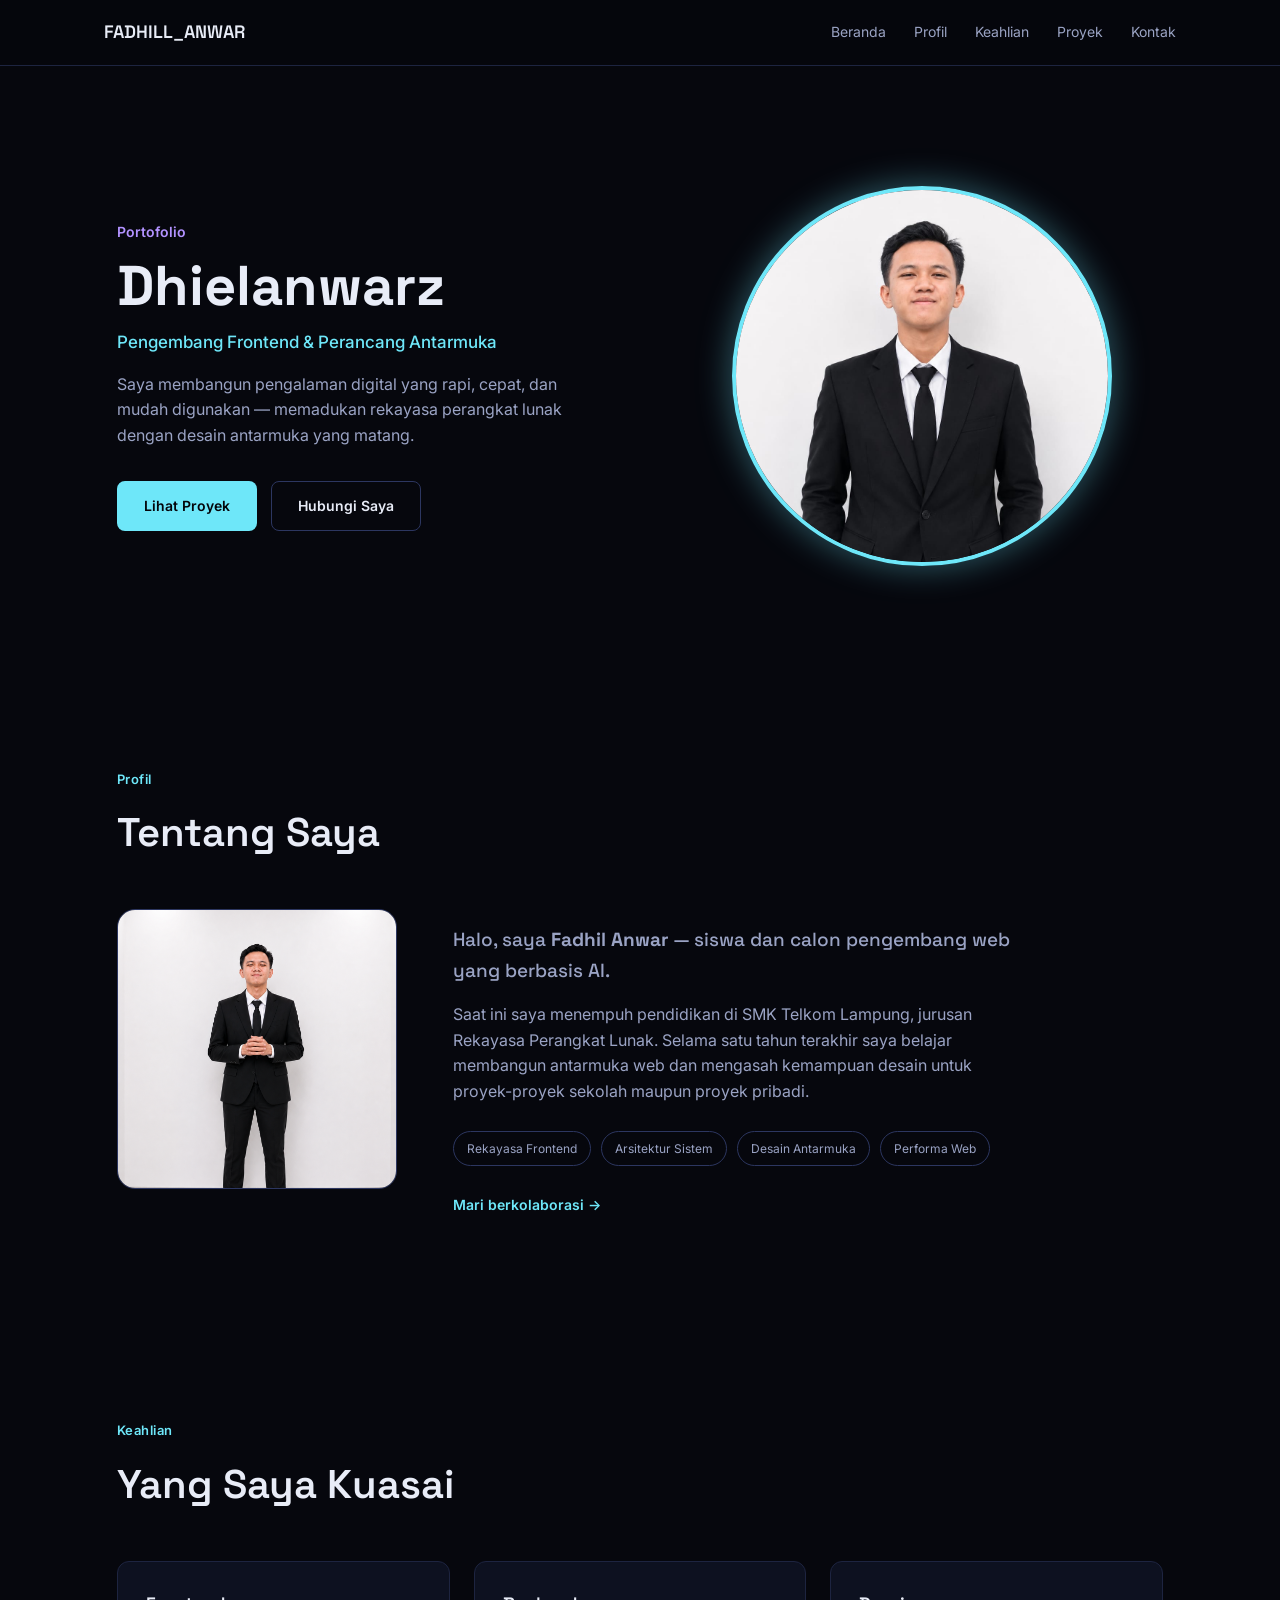
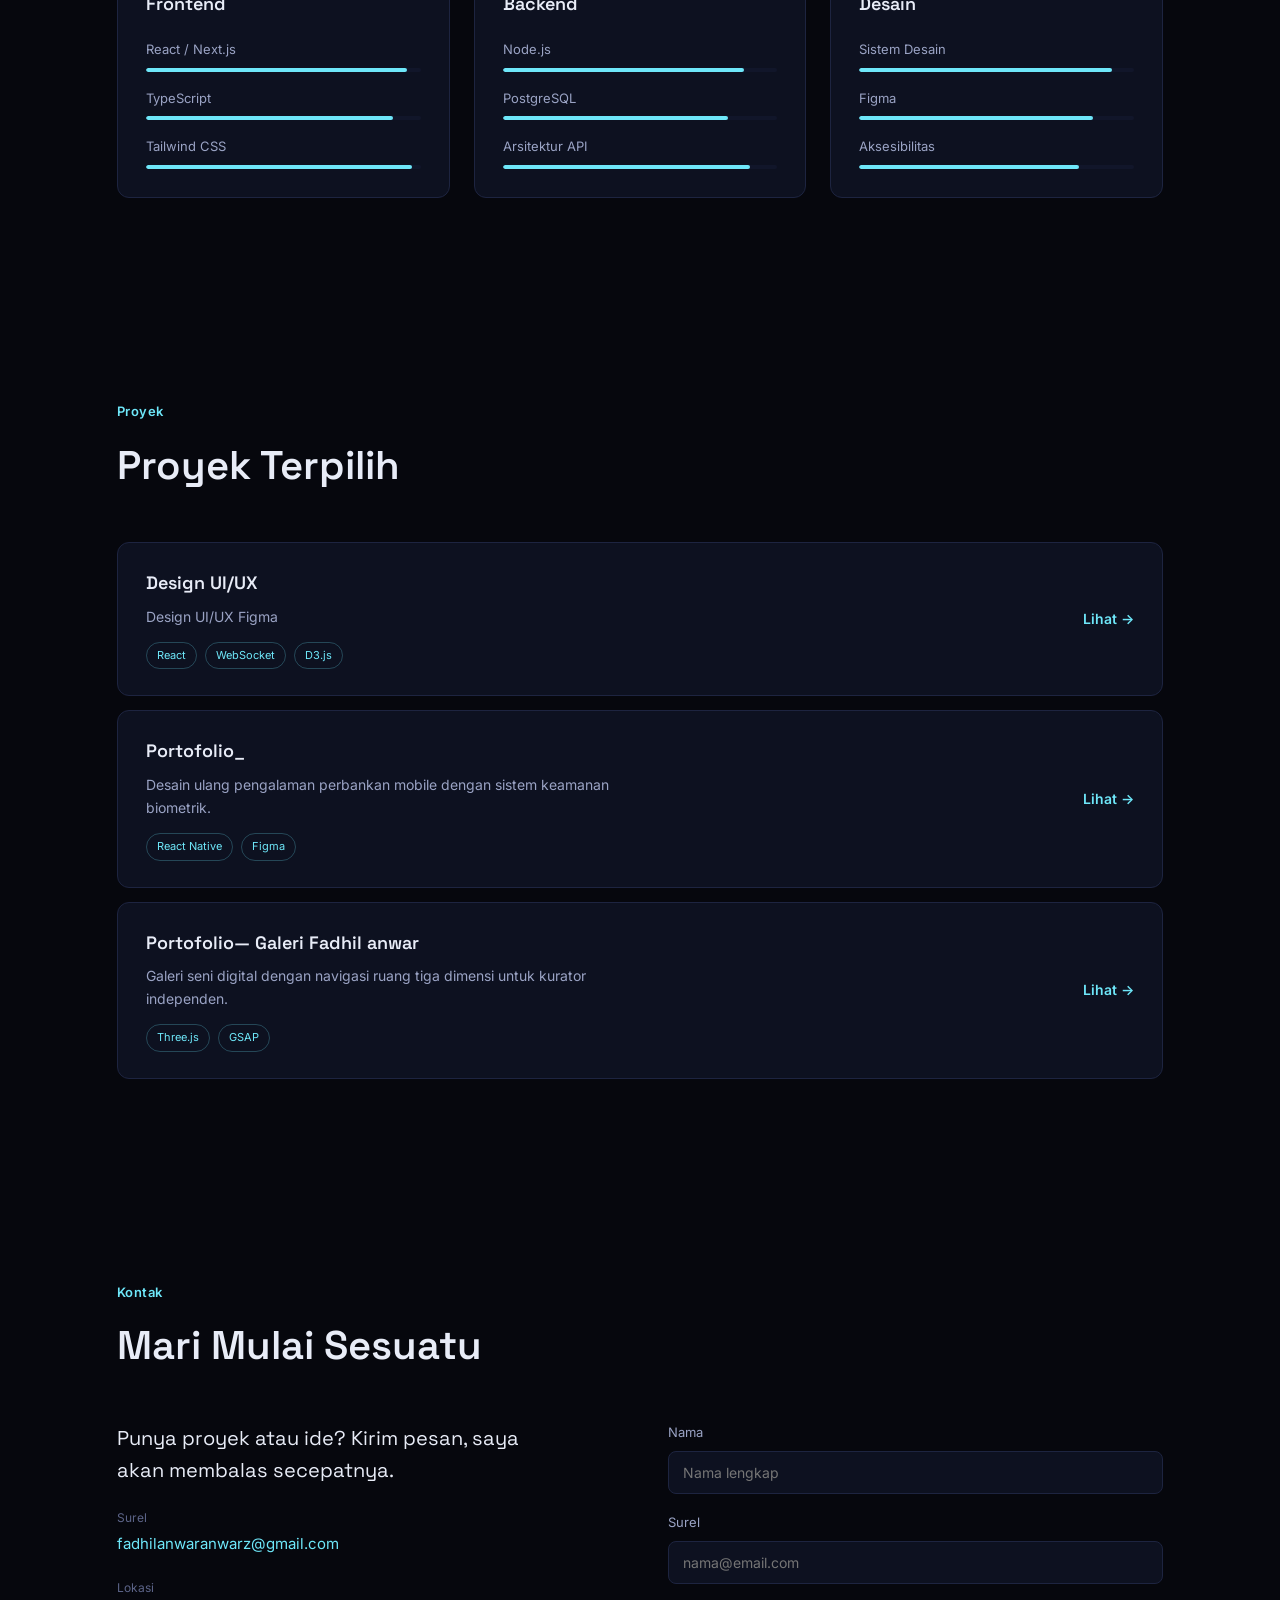
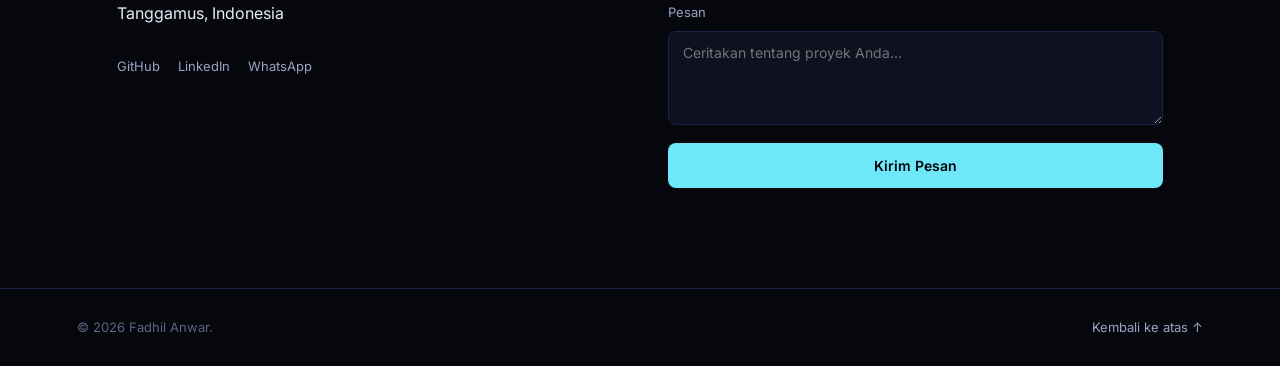
==== index.html @ 871d9e15 "Add files via upload" ====
<!DOCTYPE html>
<html lang="id">
<head>
<meta charset="UTF-8">
<meta name="viewport" content="width=device-width, initial-scale=1.0">
<title>Fadhil Anwar — Portofolio</title>
<link rel="preconnect" href="https://fonts.googleapis.com">
<link href="https://fonts.googleapis.com/css2?family=Space+Grotesk:wght@500;600;700&family=Inter:wght@400;500;600&display=swap" rel="stylesheet">
<link rel="stylesheet" href="style.css">
</head>
<body>

<header class="navbar" id="navbar">
  <div class="nav-inner">
    <a href="#home" class="nav-logo">FADHILL_ANWAR</a>
    <nav class="nav-links" id="navLinks">
      <a href="#home" class="nav-link">Beranda</a>
      <a href="#about" class="nav-link">Profil</a>
      <a href="#skills" class="nav-link">Keahlian</a>
      <a href="#projects" class="nav-link">Proyek</a>
      <a href="#contact" class="nav-link">Kontak</a>
    </nav>
    <button class="nav-toggle" id="navToggle" aria-label="Buka menu">
      <span></span><span></span><span></span>
    </button>
  </div>
</header>

<section class="hero" id="home">
    <div class="hero-inner">

        <div class="hero-left">
            <p class="hero-eyebrow">Portofolio</p>

            <h1 class="hero-title">Dhielanwarz</h1>

            <p class="hero-role">
                Pengembang Frontend & Perancang Antarmuka
            </p>

            <p class="hero-desc">
                Saya membangun pengalaman digital yang rapi, cepat, dan mudah digunakan —
                memadukan rekayasa perangkat lunak dengan desain antarmuka yang matang.
            </p>

            <div class="hero-actions">
                <a href="#projects" class="btn btn-primary">Lihat Proyek</a>
                <a href="#contact" class="btn btn-ghost">Hubungi Saya</a>
            </div>
        </div>

        <div class="hero-right">
            <div class="hero-photo">
                <img src="foto jas.jpeg" alt="Foto Fadhil">
            </div>
        </div>

    </div>
</section>

<section class="about" id="about">
  <div class="section-head">
    <span class="section-idx">Profil</span>
    <h2>Tentang Saya</h2>
  </div>
  <div class="about-grid">
    <div class="about-visual">
      <div class="photo-frame">
        <img class="id-photo" src="ChatGPT Image 23 Jul 2026, 08.46.31.png" alt="Foto profil Fadhil Anwar"
             onerror="this.style.display='none'; this.nextElementSibling.style.display='flex';">
        <div class="id-photo-fallback"><span>FA</span></div>
      </div>
    </div>
    <div class="about-content">
      <p class="about-lead">
        Halo, saya <strong>Fadhil Anwar</strong> — siswa dan calon pengembang web
        yang berbasis AI.
      </p>
      <p>
        Saat ini saya menempuh pendidikan di SMK Telkom Lampung, jurusan Rekayasa
        Perangkat Lunak. Selama satu tahun terakhir saya belajar membangun
        antarmuka web dan mengasah kemampuan desain untuk proyek-proyek sekolah
        maupun proyek pribadi.
      </p>
      <div class="about-tags">
        <span class="tag">Rekayasa Frontend</span>
        <span class="tag">Arsitektur Sistem</span>
        <span class="tag">Desain Antarmuka</span>
        <span class="tag">Performa Web</span>
      </div>
      <a href="#contact" class="text-link">Mari berkolaborasi →</a>
    </div>
  </div>
</section>

<section class="skills" id="skills">
  <div class="section-head">
    <span class="section-idx">Keahlian</span>
    <h2>Yang Saya Kuasai</h2>
  </div>
  <div class="skills-grid">

    <div class="skill-block">
      <h3>Frontend</h3>
      <ul class="skill-list">
        <li><span>React / Next.js</span><div class="bar"><i style="width:95%"></i></div></li>
        <li><span>TypeScript</span><div class="bar"><i style="width:90%"></i></div></li>
        <li><span>Tailwind CSS</span><div class="bar"><i style="width:97%"></i></div></li>
      </ul>
    </div>

    <div class="skill-block">
      <h3>Backend</h3>
      <ul class="skill-list">
        <li><span>Node.js</span><div class="bar"><i style="width:88%"></i></div></li>
        <li><span>PostgreSQL</span><div class="bar"><i style="width:82%"></i></div></li>
        <li><span>Arsitektur API</span><div class="bar"><i style="width:90%"></i></div></li>
      </ul>
    </div>

    <div class="skill-block">
      <h3>Desain</h3>
      <ul class="skill-list">
        <li><span>Sistem Desain</span><div class="bar"><i style="width:92%"></i></div></li>
        <li><span>Figma</span><div class="bar"><i style="width:85%"></i></div></li>
        <li><span>Aksesibilitas</span><div class="bar"><i style="width:80%"></i></div></li>
      </ul>
    </div>

  </div>
</section>

<section class="projects" id="projects">
  <div class="section-head">
    <span class="section-idx">Proyek</span>
    <h2>Proyek Terpilih</h2>
  </div>
  <div class="projects-list">

    <article class="project-card">
      <div class="project-info">
        <h3>Design UI/UX</h3>
        <p>Design UI/UX Figma</p>
      
        <div class="project-tags"><span>React</span><span>WebSocket</span><span>D3.js</span></div>
      </div>
      <a href="https://fadhilanwaranwarz-hue.github.io/UKK_LVL/
        " class="project-link">Lihat →</a>
    </article>

    <article class="project-card">
      <div class="project-info">
        <h3>Portofolio_</h3>
        <p>Desain ulang pengalaman perbankan mobile dengan sistem keamanan biometrik.</p>
        <div class="project-tags"><span>React Native</span><span>Figma</span></div>
      </div>
      <a href=" https://fadhilanwaranwarz-hue.github.io/porto_folio2/" class="project-link">Lihat →</a>
    </article>

    <article class="project-card">
      <div class="project-info">
        <h3>Portofolio— Galeri Fadhil anwar</h3>
        <p>Galeri seni digital dengan navigasi ruang tiga dimensi untuk kurator independen.</p>
        <div class="project-tags"><span>Three.js</span><span>GSAP</span></div>
      </div>
      <a href=" https://fadhilanwaranwarz-hue.github.io/UKK_lvl2/" class="project-link">Lihat →</a>
    </article>

  </div>
</section>

<section class="contact" id="contact">
  <div class="contact-inner">
    <div class="section-head">
      <span class="section-idx">Kontak</span>
      <h2>Mari Mulai Sesuatu</h2>
    </div>
    <div class="contact-grid">
      <div class="contact-info">
        <p class="contact-lead">Punya proyek atau ide? Kirim pesan, saya akan membalas secepatnya.</p>
        <div class="contact-detail">
          <span class="cd-label">Surel</span>
          <a href="mailto:fadhilanwaranwarz@gmail.com">fadhilanwaranwarz@gmail.com</a>
        </div>
        <div class="contact-detail">
          <span class="cd-label">Lokasi</span>
          <span>Tanggamus, Indonesia</span>
        </div>
        <div class="contact-socials">
          <a href="https://github.com/fadhilanwaranwarz-hue">GitHub</a>
          <a href="#">LinkedIn</a>
          <a href="+62895359874455">WhatsApp</a>
        </div>
      </div>
      <form class="contact-form" id="contactForm">
        <div class="form-row">
          <label for="name">Nama</label>
          <input type="text" id="name" name="name" placeholder="Nama lengkap" required>
        </div>
        <div class="form-row">
          <label for="email">Surel</label>
          <input type="email" id="email" name="email" placeholder="nama@email.com" required>
        </div>
        <div class="form-row">
          <label for="message">Pesan</label>
          <textarea id="message" name="message" rows="4" placeholder="Ceritakan tentang proyek Anda..." required></textarea>
        </div>
        <button type="submit" class="btn btn-primary btn-block">
          <span id="submitLabel">Kirim Pesan</span>
        </button>
      </form>
    </div>
  </div>
</section>

<footer class="footer">
  <span>© <span id="year"></span> Fadhil Anwar.</span>
  <a href="#home" class="back-top">Kembali ke atas ↑</a>
</footer>

<script src="script.js"></script>
</body>
</html>
---- style.css ----
/* ============================================
   TOKENS (warna dipertahankan sama)
============================================ */
:root {
  --bg: #06070d;
  --surface: #0d1120;
  --surface-2: #11162a;
  --border: #1d2440;
  --border-bright: #2c3660;

  --cyan: #6ee7f9;
  --violet: #b292ff;

  --text: #e8ecf7;
  --text-dim: #9aa3c4;
  --text-mute: #5c6488;

  --font-display: 'Space Grotesk', sans-serif;
  --font-body: 'Inter', sans-serif;

  --radius: 12px;
}

* { margin: 0; padding: 0; box-sizing: border-box; }
html { scroll-behavior: smooth; }

body {
  background: var(--bg);
  color: var(--text);
  font-family: var(--font-body);
  line-height: 1.6;
}

::selection { background: var(--cyan); color: var(--bg); }
a { color: inherit; text-decoration: none; }
ul { list-style: none; }
:focus-visible { outline: 2px solid var(--cyan); outline-offset: 3px; }

section { padding: 100px clamp(24px, 6vw, 96px); max-width: 1200px; margin: 0 auto; }

.section-head { margin-bottom: 44px; }
.section-idx { font-size: 13px; font-weight: 600; color: var(--cyan); letter-spacing: .04em; }
.section-head h2 {
  font-family: var(--font-display);
  font-size: clamp(28px, 3.5vw, 40px);
  font-weight: 600;
  margin-top: 10px;
}

.btn {
  display: inline-block;
  position: relative;
  overflow: hidden;
  padding: 13px 26px;
  font-family: var(--font-body);
  font-size: 14px;
  font-weight: 600;
  border-radius: 8px;
  cursor: pointer;
  border: 1px solid transparent;
  transition: opacity .2s, border-color .2s, transform .15s ease;
}
.btn-primary { background: var(--cyan); color: #04050a; }
.btn-primary:hover { opacity: .88; }
.btn-ghost { border-color: var(--border-bright); color: var(--text); }
.btn-ghost:hover { border-color: var(--cyan); color: var(--cyan); }
.btn-block { width: 100%; text-align: center; }
.btn:active { transform: scale(0.96); }

/* efek ripple saat diklik */
.ripple {
  position: absolute;
  border-radius: 50%;
  background: rgba(255,255,255,.5);
  transform: scale(0);
  animation: ripple-anim .6s ease-out;
  pointer-events: none;
}
.btn-ghost .ripple { background: rgba(110,231,249,.35); }
@keyframes ripple-anim {
  to { transform: scale(2.6); opacity: 0; }
}

/* NAVBAR */
.navbar {
  position: sticky; top: 0; z-index: 100;
  background: rgba(6,7,13,.9);
  backdrop-filter: blur(10px);
  border-bottom: 1px solid var(--border);
}
.nav-inner {
  max-width: 1200px; margin: 0 auto;
  padding: 18px clamp(24px, 6vw, 64px);
  display: flex; align-items: center; justify-content: space-between;
}
.nav-logo { font-family: var(--font-display); font-weight: 600; font-size: 18px; }
.nav-links { display: flex; gap: 28px; }
.nav-link { font-size: 14px; color: var(--text-dim); transition: color .2s, transform .15s ease; display: inline-block; }
.nav-link:hover { color: var(--cyan); }
.nav-link:active { transform: scale(0.94); }
.nav-toggle { display: none; flex-direction: column; gap: 5px; background: none; border: none; cursor: pointer; padding: 6px; }
.nav-toggle span { width: 22px; height: 2px; background: var(--text); }

/* HERO */
.hero { padding-top: 120px; padding-bottom: 100px; text-align: left; }
.hero-eyebrow { font-size: 14px; font-weight: 600; color: var(--violet); margin-bottom: 12px; }
.hero-title {
  font-family: var(--font-display);
  font-size: clamp(36px, 6vw, 56px);
  font-weight: 700;
  line-height: 1.1;
}
.hero-role { font-size: 17px; color: var(--cyan); margin-top: 12px; font-weight: 500; }
.hero-desc { margin-top: 16px; max-width: 540px; color: var(--text-dim); }
.hero-actions { display: flex; gap: 14px; margin-top: 32px; flex-wrap: wrap; }

.hero-inner{
    display:flex;
    align-items:center;
    justify-content:space-between;
    gap:80px;
}

.hero-left{
    flex:1;
}

.hero-right{
    flex:1;
    display:flex;
    justify-content:center;
}

.hero-photo{
    width:380px;
    height:380px;
    border-radius:50%;
    overflow:hidden;
    border:4px solid var(--cyan);
    box-shadow:0 0 35px rgba(110,231,249,.4);
    animation:float 4s ease-in-out infinite;
}

.hero-photo img{
    width:100%;
    height:100%;
    object-fit:cover;
}

@keyframes float{
    0%,100%{
        transform:translateY(0);
    }
    50%{
        transform:translateY(-15px);
    }
}
/* ABOUT */
.about-grid { display: grid; grid-template-columns: 280px 1fr; gap: 56px; align-items: start; }
.photo-frame {
  width: 100%; aspect-ratio: 1;
  border-radius: 18px;
  border: 1px solid var(--border-bright);
  overflow: hidden;
  position: relative;
  background: var(--surface);
}
.id-photo { position: absolute; inset: 0; width: 100%; height: 100%; object-fit: cover; }
.id-photo-fallback {
  display: none; align-items: center; justify-content: center;
  width: 100%; height: 100%;
  font-family: var(--font-display); font-weight: 700; font-size: 42px;
}
.id-photo-fallback span { color: var(--cyan); }

.about-lead { font-size: 19px; font-family: var(--font-display); font-weight: 500; }
.about-content p { color: var(--text-dim); margin-top: 16px; max-width: 560px; }
.about-tags { display: flex; flex-wrap: wrap; gap: 10px; margin-top: 26px; }
.tag { font-size: 12px; padding: 7px 13px; border-radius: 999px; border: 1px solid var(--border-bright); color: var(--text-dim); transition: transform .15s ease, border-color .2s; cursor: default; }
.tag:active { transform: scale(0.94); }
.text-link { display: inline-block; margin-top: 28px; color: var(--cyan); font-weight: 600; font-size: 14px; transition: transform .15s ease; }
.text-link:active { transform: scale(0.95); }

/* SKILLS */
.skills-grid { display: grid; grid-template-columns: repeat(3, 1fr); gap: 24px; }
.skill-block {
  background: var(--surface);
  border: 1px solid var(--border);
  border-radius: var(--radius);
  padding: 28px;
}
.skill-block h3 { font-family: var(--font-display); font-size: 18px; font-weight: 600; margin-bottom: 20px; }
.skill-list li { display: flex; flex-direction: column; gap: 8px; margin-bottom: 16px; }
.skill-list li:last-child { margin-bottom: 0; }
.skill-list li span { font-size: 13px; color: var(--text-dim); }
.bar { height: 4px; background: var(--surface-2); border-radius: 999px; overflow: hidden; }
.bar i { display: block; height: 100%; background: var(--cyan); border-radius: 999px; }

/* PROJECTS */
.projects-list { display: flex; flex-direction: column; gap: 14px; }
.project-card {
  background: var(--surface);
  border: 1px solid var(--border);
  border-radius: var(--radius);
  padding: 26px 28px;
  display: flex; align-items: center; justify-content: space-between; gap: 24px;
  transition: border-color .2s, transform .15s ease;
  cursor: pointer;
}
.project-card:hover { border-color: var(--border-bright); }
.project-card:active { transform: scale(0.98); }
.project-info h3 { font-family: var(--font-display); font-size: 18px; font-weight: 600; margin-bottom: 8px; }
.project-info p { color: var(--text-dim); font-size: 14px; max-width: 520px; }
.project-tags { display: flex; gap: 8px; margin-top: 14px; flex-wrap: wrap; }
.project-tags span { font-size: 11px; color: var(--cyan); border: 1px solid rgba(110,231,249,.25); padding: 4px 10px; border-radius: 999px; }
.project-link { font-size: 14px; font-weight: 600; color: var(--cyan); white-space: nowrap; }

/* CONTACT */
.contact-grid { display: grid; grid-template-columns: 1fr 1fr; gap: 56px; }
.contact-lead { font-family: var(--font-display); font-size: 20px; max-width: 420px; }
.contact-detail { margin-top: 22px; display: flex; flex-direction: column; gap: 4px; }
.cd-label { font-size: 12px; color: var(--text-mute); }
.contact-detail a { color: var(--cyan); font-size: 15px; }
.contact-socials { display: flex; gap: 18px; margin-top: 30px; flex-wrap: wrap; }
.contact-socials a { font-size: 13px; color: var(--text-dim); }
.contact-socials a:hover { color: var(--cyan); }

.contact-form { display: flex; flex-direction: column; gap: 18px; }
.form-row { display: flex; flex-direction: column; gap: 8px; }
.form-row label { font-size: 13px; color: var(--text-dim); }
.form-row input, .form-row textarea {
  background: var(--surface);
  border: 1px solid var(--border);
  border-radius: 8px;
  padding: 12px 14px;
  color: var(--text);
  font-family: var(--font-body);
  font-size: 14px;
  resize: vertical;
}
.form-row input:focus, .form-row textarea:focus { border-color: var(--cyan); outline: none; }

/* FOOTER */
.footer {
  padding: 28px clamp(24px, 6vw, 96px);
  display: flex; justify-content: space-between; align-items: center;
  border-top: 1px solid var(--border);
  font-size: 13px; color: var(--text-mute);
  flex-wrap: wrap; gap: 12px;
}
.back-top { color: var(--text-dim); }
.back-top:hover { color: var(--cyan); }

/* RESPONSIVE */
@media (max-width: 900px) {
  .about-grid, .contact-grid { grid-template-columns: 1fr; gap: 32px; }
  .photo-frame { max-width: 220px; }
  .skills-grid { grid-template-columns: 1fr; }
  .project-card { flex-direction: column; align-items: flex-start; }
}
@media (max-width: 700px) {
  .nav-links { display: none; position: fixed; top: 60px; left: 0; right: 0; background: var(--bg); border-bottom: 1px solid var(--border); flex-direction: column; padding: 16px 24px; gap: 4px; }
  .nav-links.open { display: flex; }
  .nav-link { padding: 12px 0; border-bottom: 1px solid var(--border); }
  .nav-toggle { display: flex; }
}

@media (max-width:900px){

.hero-inner{
    flex-direction:column-reverse;
    text-align:center;
}

.hero-desc{
    margin:auto;
}

.hero-actions{
    justify-content:center;
}

.hero-photo{
    width:260px;
    height:260px;
}
}
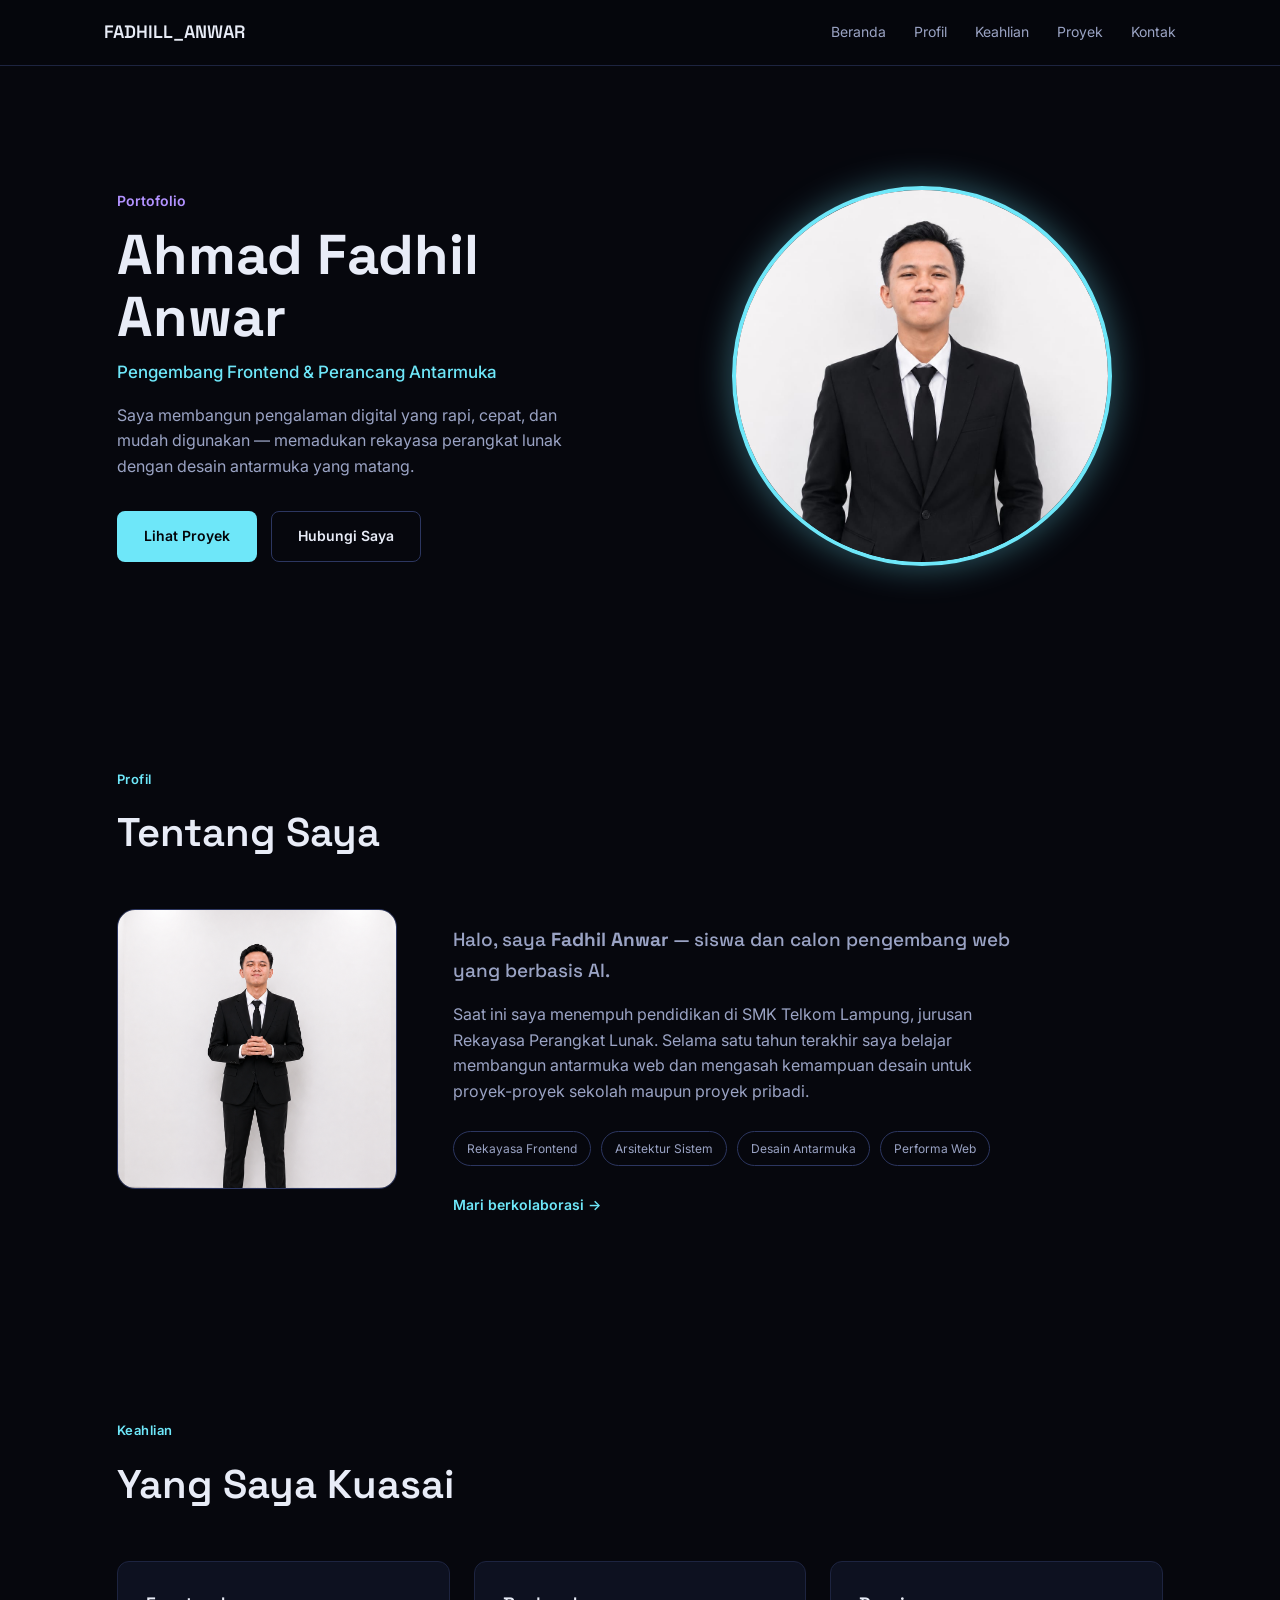
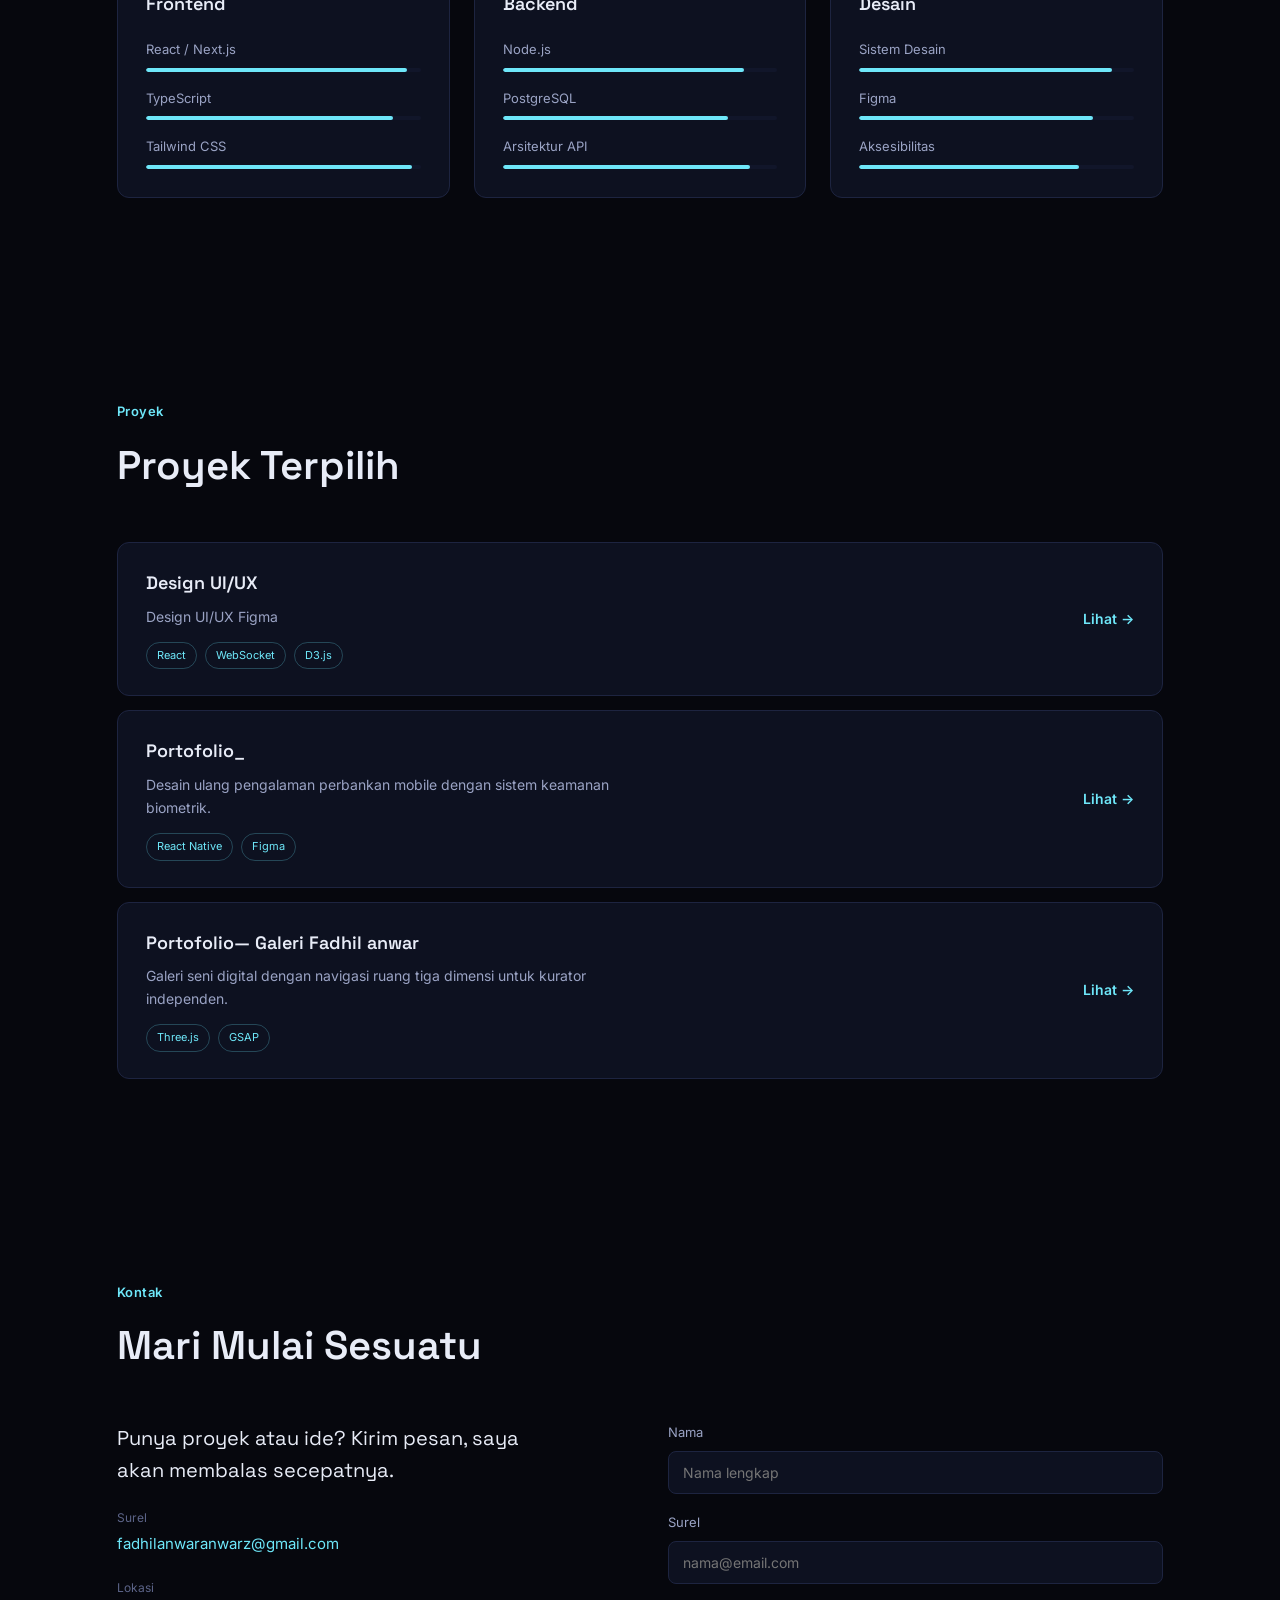
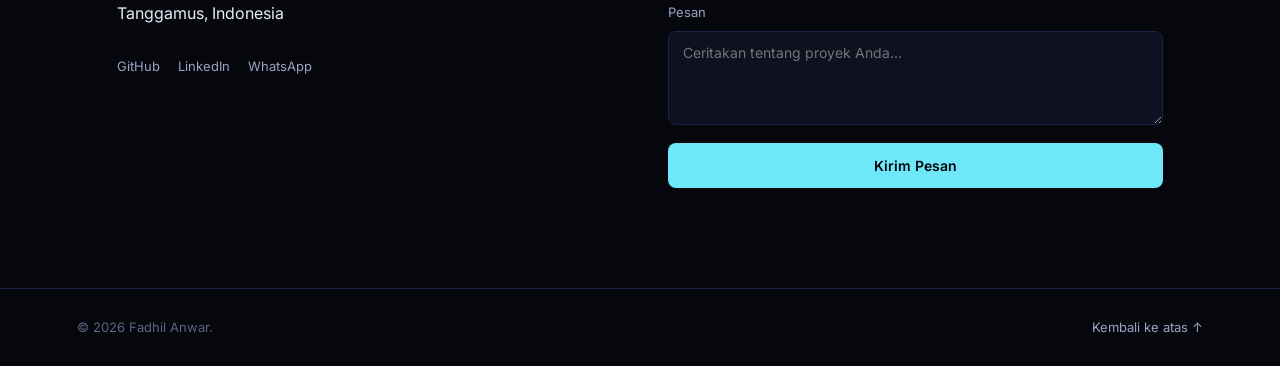
==== commit 558dec32: "Update index.html" ====
--- a/index.html
+++ b/index.html
@@ -1,13 +1,34 @@
 <!DOCTYPE html>
 <html lang="id">
+
 <head>
-<meta charset="UTF-8">
-<meta name="viewport" content="width=device-width, initial-scale=1.0">
-<title>Fadhil Anwar — Portofolio</title>
-<link rel="preconnect" href="https://fonts.googleapis.com">
-<link href="https://fonts.googleapis.com/css2?family=Space+Grotesk:wght@500;600;700&family=Inter:wght@400;500;600&display=swap" rel="stylesheet">
-<link rel="stylesheet" href="style.css">
+    <meta charset="UTF-8">
+    <meta name="viewport" content="width=device-width, initial-scale=1.0">
+
+    <title>Ahmad Fadhil Anwar | Personal Portfolio</title>
+
+    <meta name="description" content="Website resmi Ahmad Fadhil Anwar, siswa SMK Telkom Lampung jurusan Rekayasa Perangkat Lunak yang tertarik pada pengembangan website dan teknologi.">
+
+    <meta name="keywords" content="Ahmad Fadhil Anwar, Fadhil Anwar, Portofolio Fadhil, Web Developer, SMK Telkom Lampung">
+
+    <meta name="author" content="Ahmad Fadhil Anwar">
+    <meta name="robots" content="index, follow">
+    
+<meta name="google-site-verification" content="P071rEpoJeCuO-eIPDxmEzIc7PWLUj69qM0XwxRcc24" />
+
+
+    <meta property="og:type" content="website">
+    <meta property="og:title" content="Ahmad Fadhil Anwar | Personal Portfolio">
+    <meta property="og:description" content="Kenali Ahmad Fadhil Anwar melalui website portofolio pribadi.">
+    <meta property="og:url" content="https://portofolio-fadhil-anwar.vercel.app/">
+
+    <link rel="preconnect" href="https://fonts.googleapis.com">
+    <link href="https://fonts.googleapis.com/css2?family=Space+Grotesk:wght@500;600;700&family=Inter:wght@400;500;600&display=swap" rel="stylesheet">
+
+    <link rel="stylesheet" href="style.css">
+    <meta name="google-site-verification" content="P071rEpoJeCuO-eIPDxmEzIc7PWLUj69qM0XwxRcc24" />
 </head>
+
 <body>
 
 <header class="navbar" id="navbar">
@@ -32,7 +53,7 @@
         <div class="hero-left">
             <p class="hero-eyebrow">Portofolio</p>
 
-            <h1 class="hero-title">Dhielanwarz</h1>
+            <h1 class="hero-title">Ahmad Fadhil Anwar</h1>
 
             <p class="hero-role">
                 Pengembang Frontend & Perancang Antarmuka
@@ -220,4 +241,4 @@
 
 <script src="script.js"></script>
 </body>
-</html>+</html>
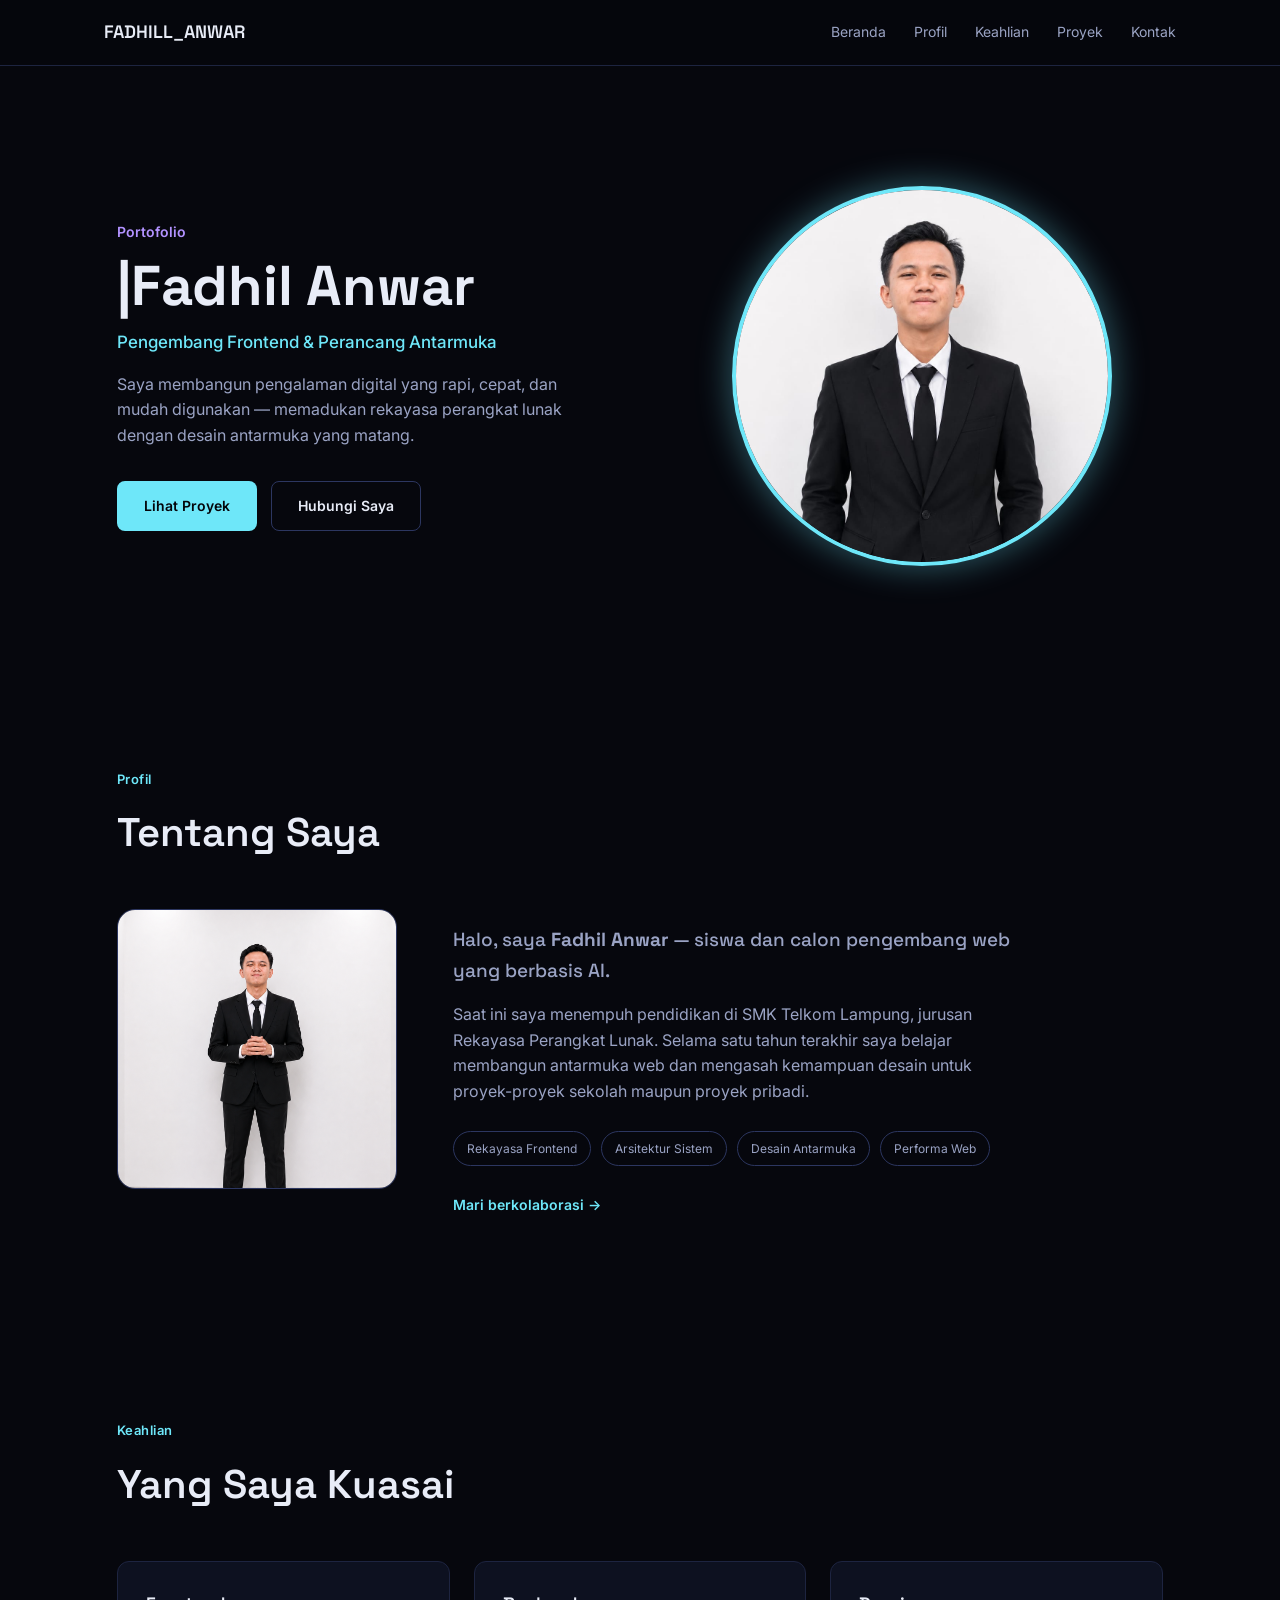
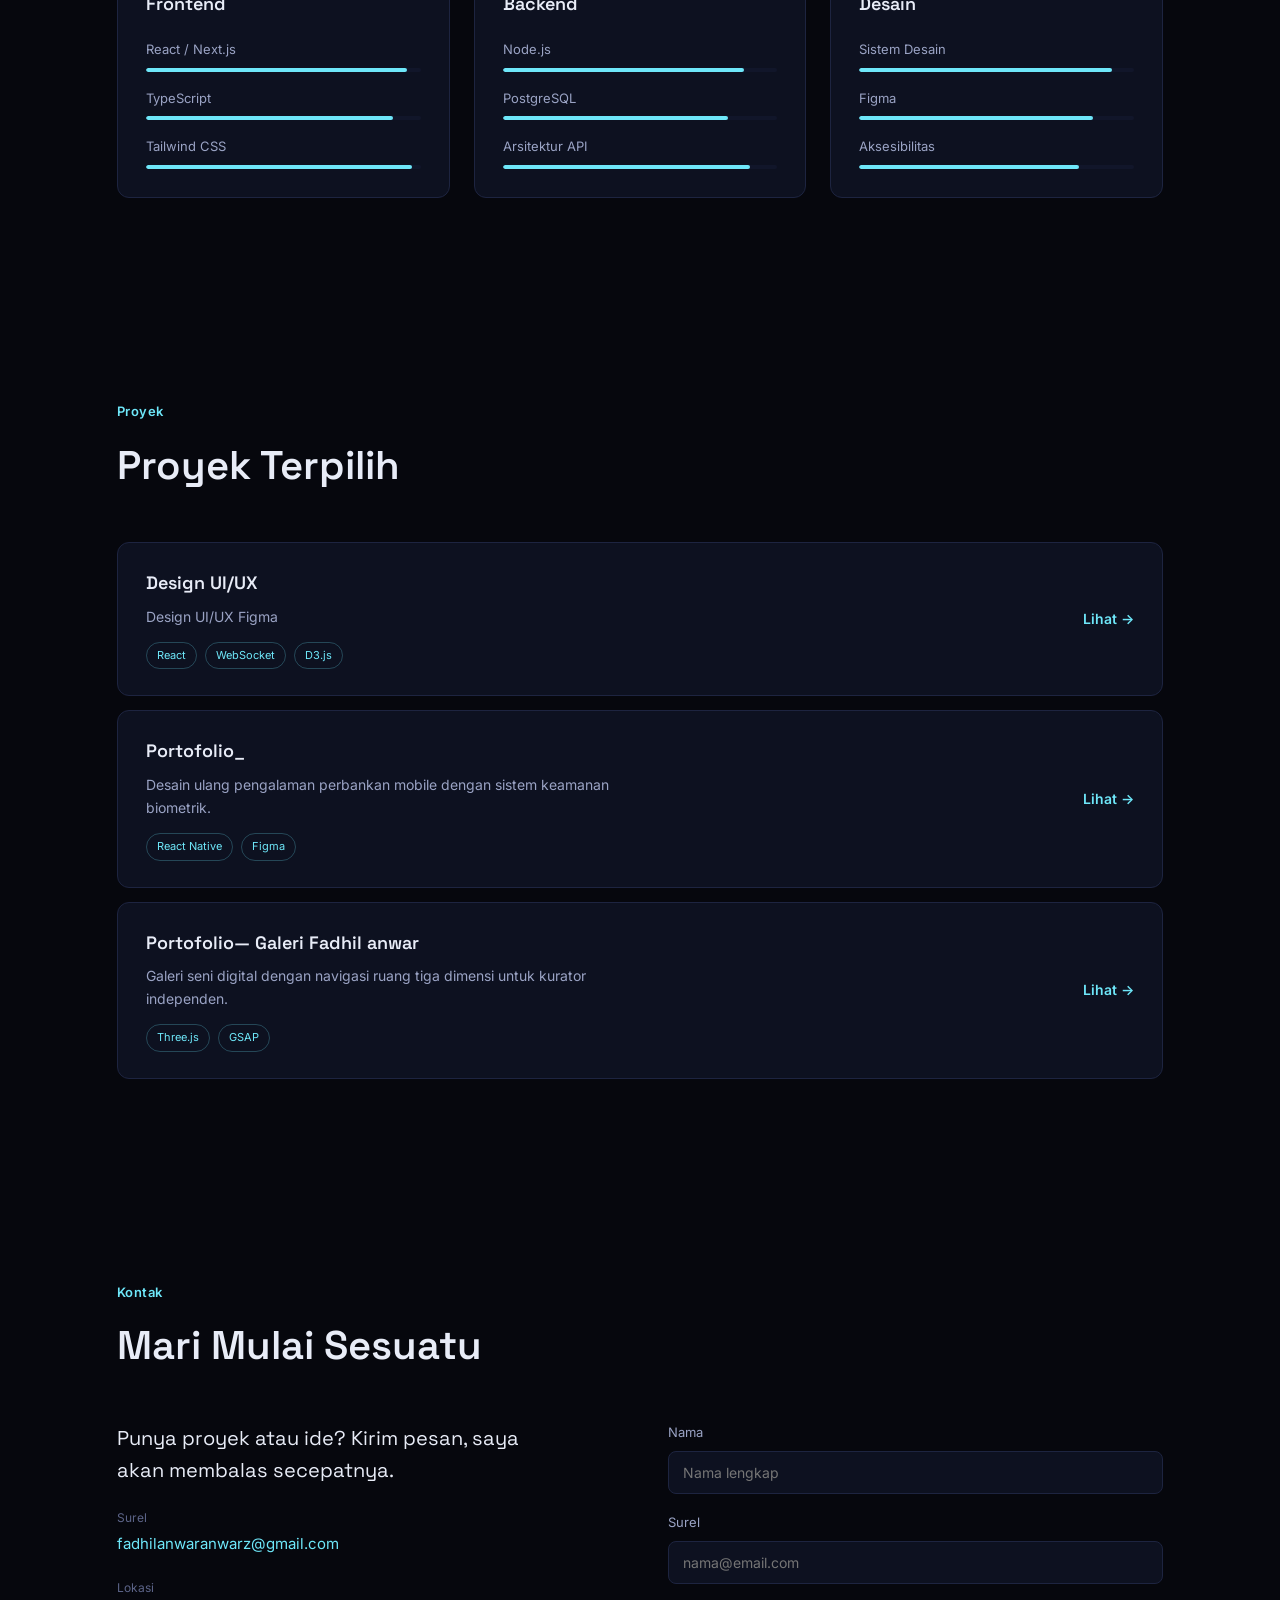
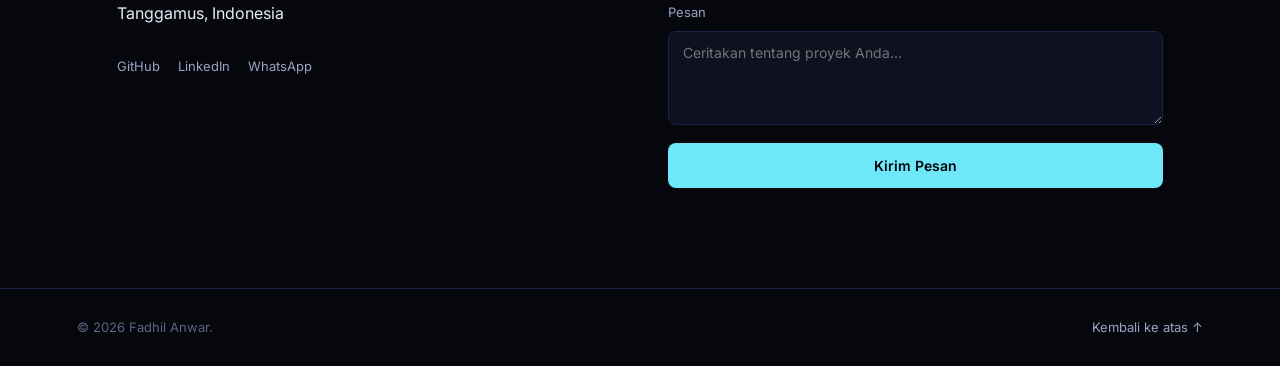
==== commit a3acc550: "Update index.html" ====
--- a/index.html
+++ b/index.html
@@ -53,7 +53,7 @@
         <div class="hero-left">
             <p class="hero-eyebrow">Portofolio</p>
 
-            <h1 class="hero-title">Ahmad Fadhil Anwar</h1>
+            <h1 class="hero-title">|Fadhil Anwar</h1>
 
             <p class="hero-role">
                 Pengembang Frontend & Perancang Antarmuka
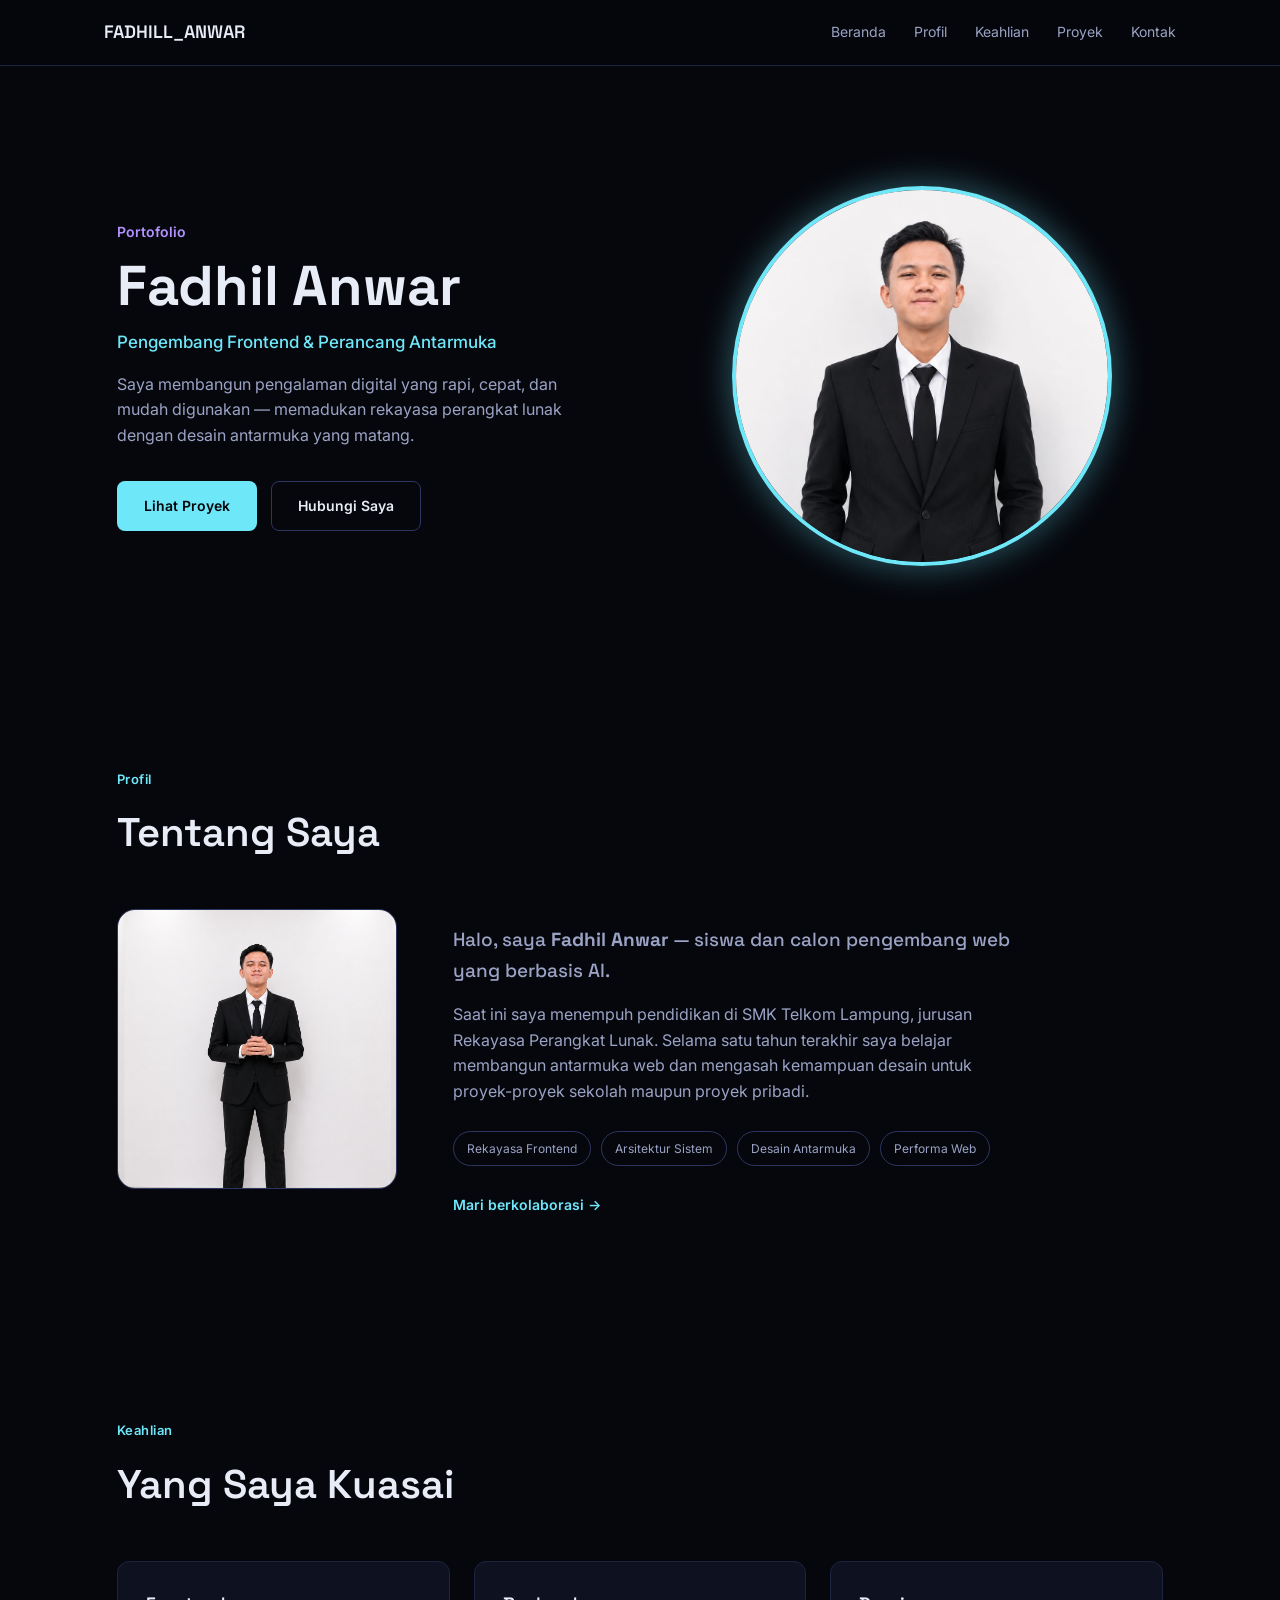
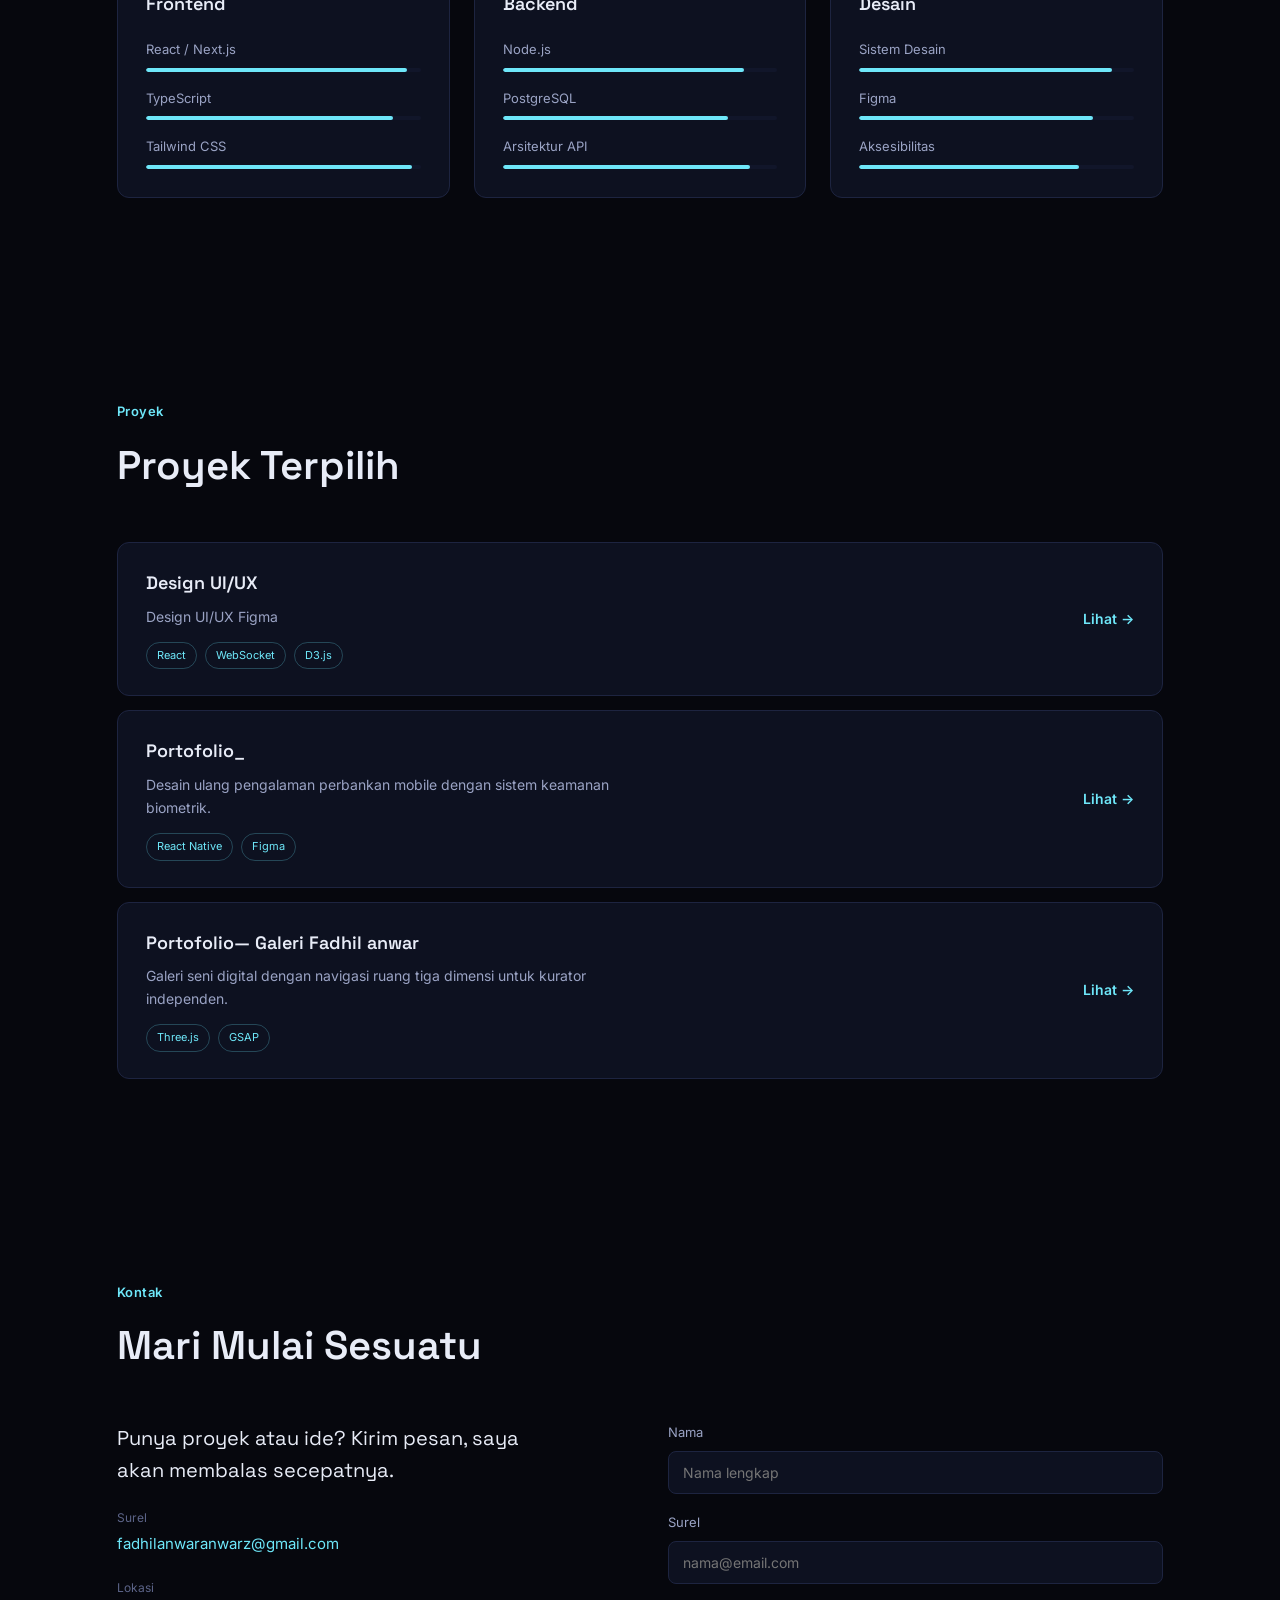
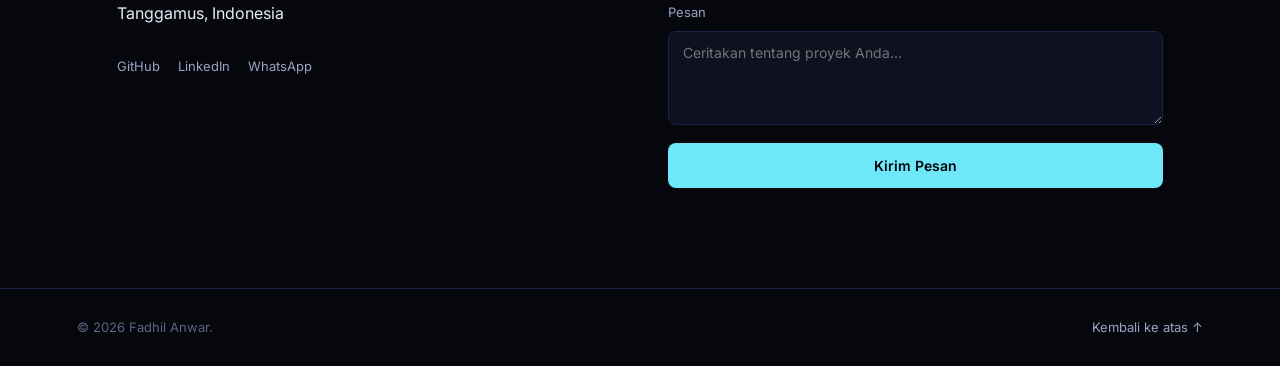
==== commit 6788b948: "Fix HTML formatting and structure" ====
--- a/index.html
+++ b/index.html
@@ -53,7 +53,7 @@
         <div class="hero-left">
             <p class="hero-eyebrow">Portofolio</p>
 
-            <h1 class="hero-title">|Fadhil Anwar</h1>
+            <h1 class="hero-title">Fadhil Anwar</h1>
 
             <p class="hero-role">
                 Pengembang Frontend & Perancang Antarmuka
